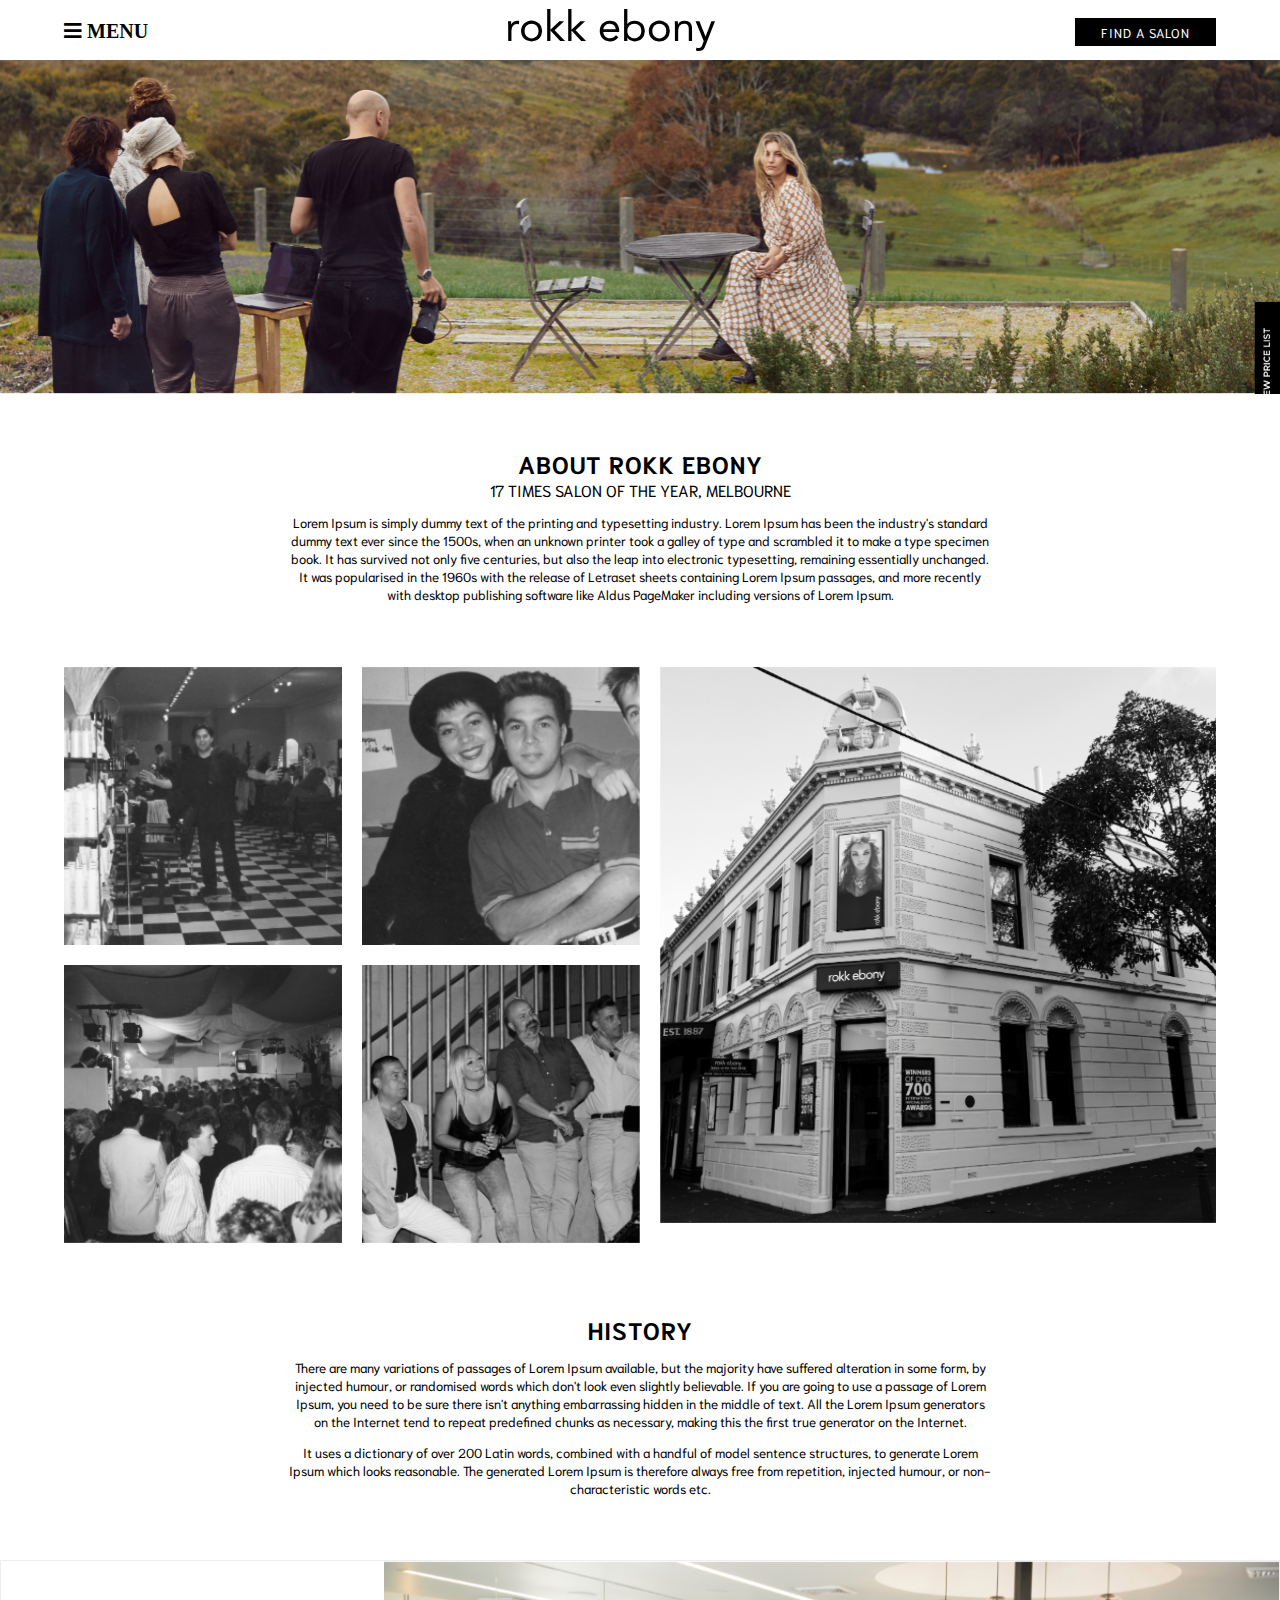
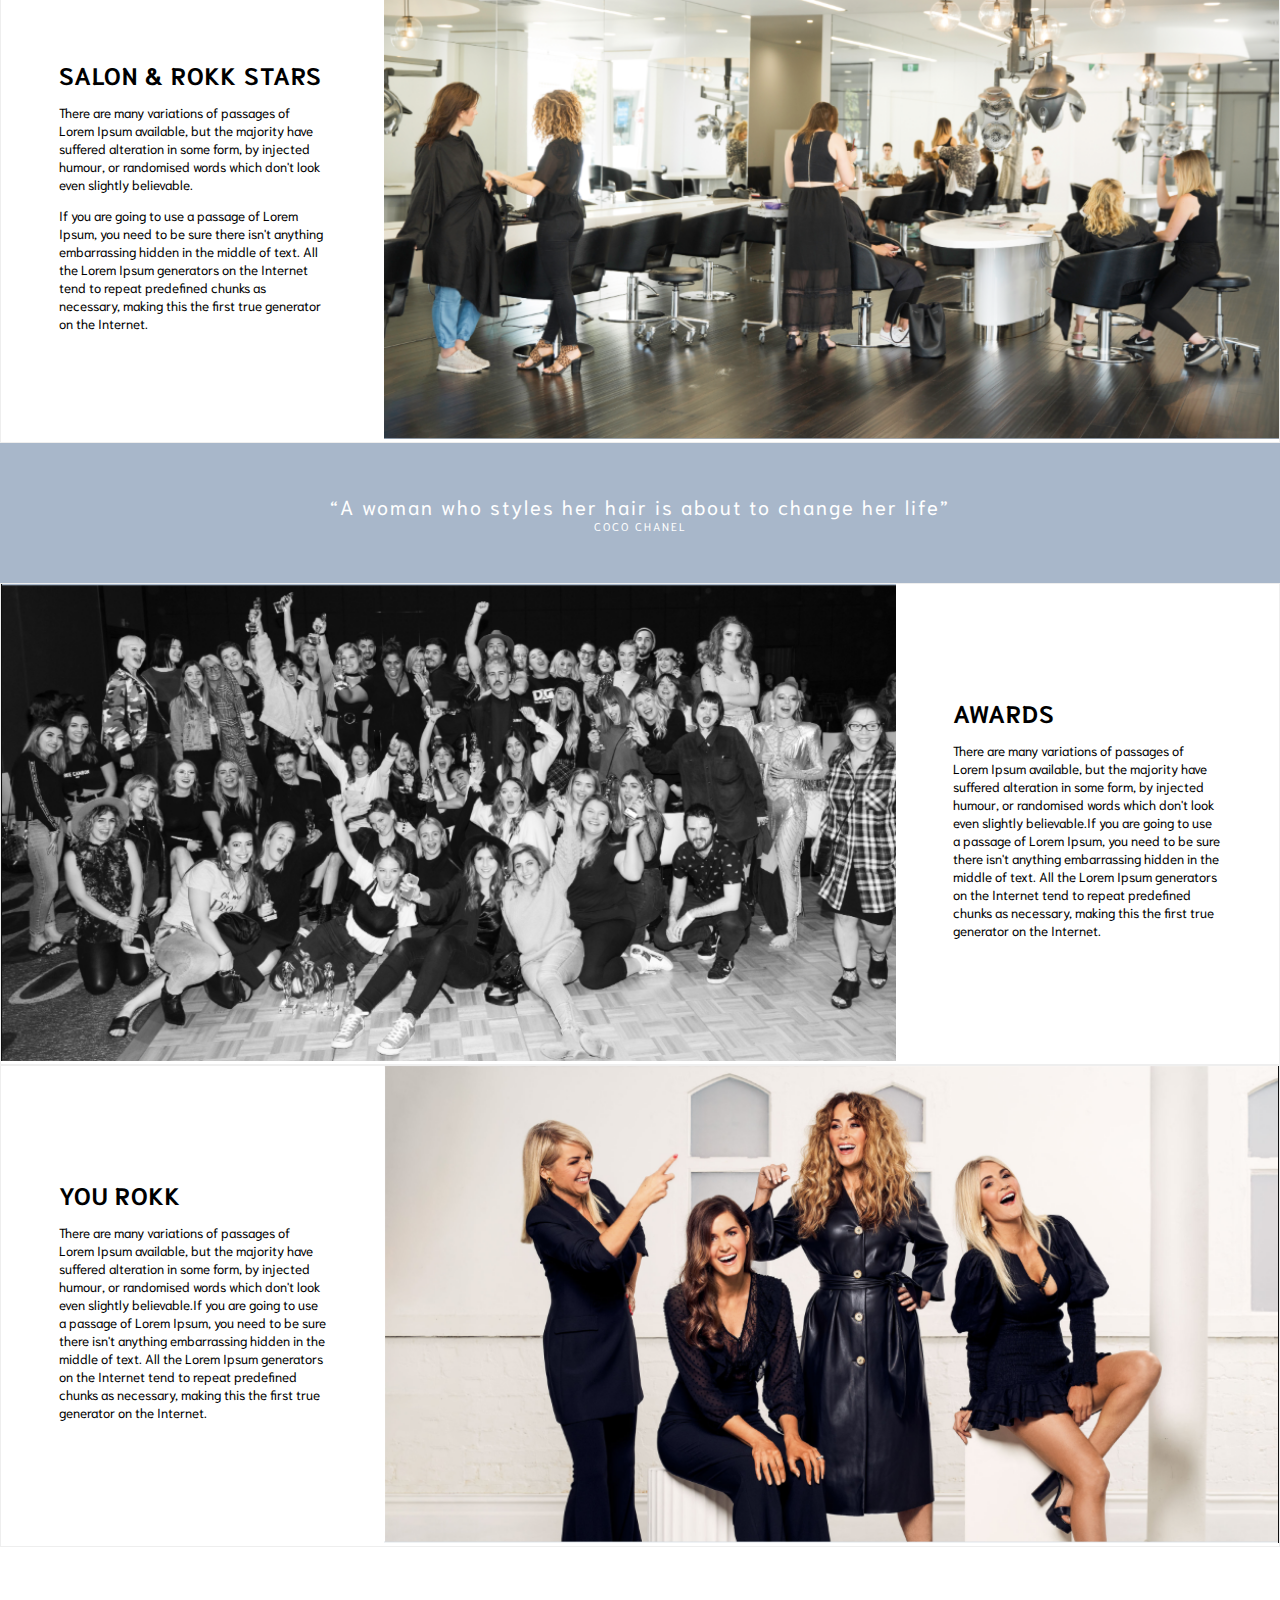
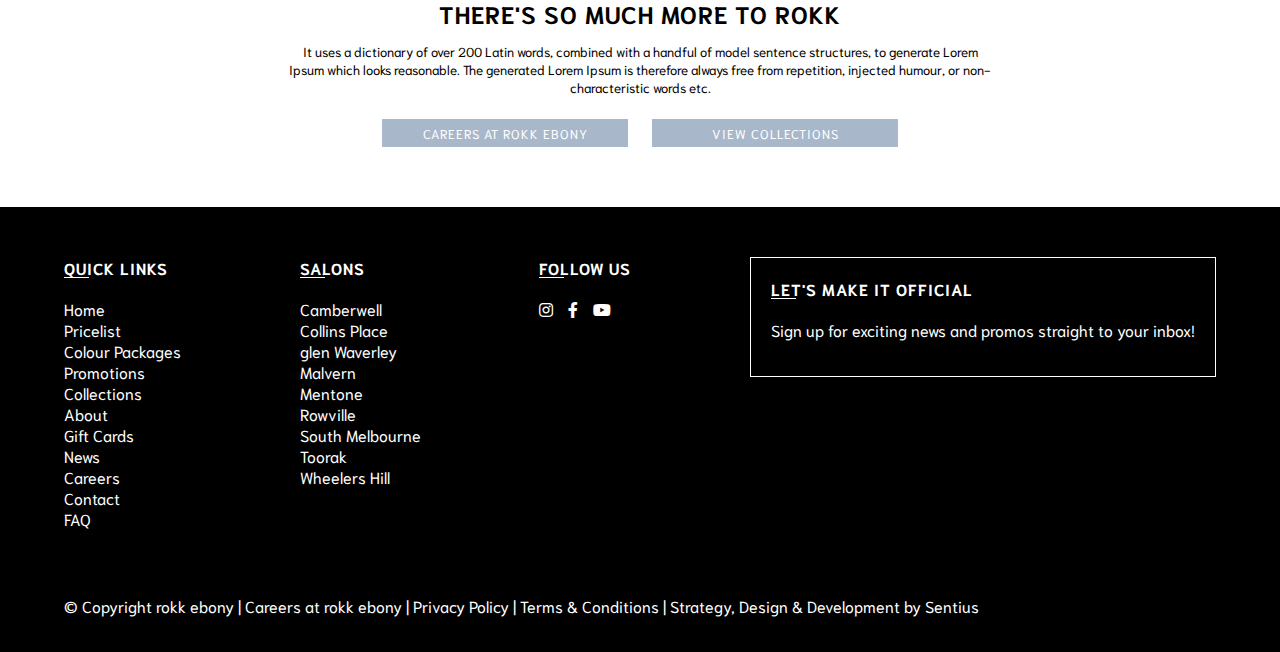
==== home.html @ 0f6b1f81 "first commit" ====
<!DOCTYPE html>
<html>
<head>
	<title>Rokk-Ebony</title>
	<meta charset="utf-8">
    <meta name="author" contnet="abc"/>
    <meta name="keyword" content="Blind Master"/>
    <meta http-equiv="X-UA-Compatible" content="IE=edge">
    <meta name="viewport" content="width=device-width, initial-scale=1"> 
    <link href="https://fonts.googleapis.com/css?family=Niramit:400,500,700&display=swap" rel="stylesheet">
    <link href="fontawesome/css/fontawesome.css" rel="stylesheet"> 
    <link href="fontawesome/css/brands.css" rel="stylesheet">
    <link href="fontawesome/css/solid.css" rel="stylesheet">
    <link href="style.css" rel="stylesheet" type="text/css">
</head>
<body>
	<div class="wrap">
		<!-- HEADER -->
		<header class="header">
			<div class="containerBig">
				<div class="header__wrap">
					<div class="header__left">
						<a id="menutoggle">
							<i class="fas fa-bars"></i>
						</a>
					</div>
					<div class="header__mid">
						<a href="#">
							<img src="img/RokkEbony-Logo.svg" title="Rokk-Ebony" alt="Logo-Rokk-Ebony">
						</a>
					</div>
					<div class="header__right">
						<a href="#" class="btn bg-black text-white">FIND A SALON</a>
					</div>
				</div>
			</div>
		</header>
		<!-- MAIN -->
		<main class="main">
			<div class="banner">
				<img src="img/banner.png" title="banner" alt="banner">
			</div>


			<div class="intro text-center">
				<div class="containerSmall">
					<h2 class="title">ABOUT ROKK EBONY</h2>
					<div class="subtitle">17 TIMES SALON OF THE YEAR, MELBOURNE</div>
					<div class="text">
						<p>Lorem Ipsum is simply dummy text of the printing and typesetting industry. Lorem Ipsum has been the industry's standard dummy text ever since the 1500s, when an unknown printer took a galley of type and scrambled it to make a type specimen book. It has survived not only five centuries, but also the leap into electronic typesetting, remaining essentially unchanged. It was popularised in the 1960s with the release of Letraset sheets containing Lorem Ipsum passages, and more recently with desktop publishing software like Aldus PageMaker including versions of Lorem Ipsum.</p>		
					</div>
				</div>
			</div>


			<div class="gallery">
				<div class="containerBig">
					<div class="gallery-wrap">
						<div class="gallery-grid">
							<div class="box-img-s">
								<img src="img/gallery1.png" title="" alt="">
							</div>
							<div class="box-img-s">
								<img src="img/gallery2.png" title="" alt="">
							</div>
							<div class="box-img-s">
								<img src="img/gallery3.png" title="" alt="">
							</div>
							<div class="box-img-s">
								<img src="img/gallery4.png" title="" alt="">
							</div>
						</div>
						<div class="gallery-big">
							<div class="box-img-b">
								<img src="img/gallery5.png" title="" alt="">
							</div>
						</div>						
					</div>
				</div>	
			</div>


			<div class="intro text-center">
				<div class="containerSmall">
					<h2 class="title">HISTORY</h2>
					<div class="text">
						<p>There are many variations of passages of Lorem Ipsum available, but the majority have suffered alteration in some form, by injected humour, or randomised words which don't look even slightly believable. If you are going to use a passage of Lorem Ipsum, you need to be sure there isn't anything embarrassing hidden in the middle of text. All the Lorem Ipsum generators on the Internet tend to repeat predefined chunks as necessary, making this the first true generator on the Internet. </p> 
						<p>It uses a dictionary of over 200 Latin words, combined with a handful of model sentence structures, to generate Lorem Ipsum which looks reasonable. The generated Lorem Ipsum is therefore always free from repetition, injected humour, or non-characteristic words etc.</p>		
					</div>
				</div>
			</div>


			<div class="block-text-img">	
				<div class="block-text oder2">
					<div class="block-text-wrap">
						<h2 class="title">SALON & ROKK STARS</h2>
						<div class="text">
							<p>There are many variations of passages of Lorem Ipsum available, but the majority have suffered alteration in some form, by injected humour, or randomised words which don't look even slightly believable.</p> 
							<p>If you are going to use a passage of Lorem Ipsum, you need to be sure there isn't anything embarrassing hidden in the middle of text. All the Lorem Ipsum generators on the Internet tend to repeat predefined chunks as necessary, making this the first true generator on the Internet.</p>
						</div>
					</div>
				</div>
				<div class="block-img oder1">
					<div class="box-img-b">
						<img src="img/salon.png" title="" alt="">
					</div>
				</div>	
			</div>


			<div class="quote bg-blue text-center text-white">
				<div class="containerSmall">
					<blockquote cite="">
						<q>A woman who styles her hair is about to change her life</q> 
						<p class="text-center">COCO CHANEL</p>
					</blockquote>
				</div>
			</div>

			
			<div class="block-text-img">
				<div class="block-img">
					<div class="box-img-b">
						<img src="img/award.png" title="" alt="">
					</div>
				</div>		
				<div class="block-text">
					<div class="block-text-wrap">
						<h2 class="title">AWARDS</h2>
						<div class="text">
							<p>There are many variations of passages of Lorem Ipsum available, but the majority have suffered alteration in some form, by injected humour, or randomised words which don't look even slightly believable.If you are going to use a passage of Lorem Ipsum, you need to be sure there isn't anything embarrassing hidden in the middle of text. All the Lorem Ipsum generators on the Internet tend to repeat predefined chunks as necessary, making this the first true generator on the Internet.</p>
						</div>
					</div>
				</div>
			</div>

			<div class="block-text-img">	
				<div class="block-text oder2">
					<div class="block-text-wrap">
						<h2 class="title">you rokk</h2>
						<div class="text">
							<p>There are many variations of passages of Lorem Ipsum available, but the majority have suffered alteration in some form, by injected humour, or randomised words which don't look even slightly believable.If you are going to use a passage of Lorem Ipsum, you need to be sure there isn't anything embarrassing hidden in the middle of text. All the Lorem Ipsum generators on the Internet tend to repeat predefined chunks as necessary, making this the first true generator on the Internet.</p>
						</div>
					</div>
				</div>
				<div class="block-img oder1">
					<div class="box-img-b">
						<img src="img/foundation.png" title="" alt="">
					</div>
				</div>	
			</div>


			<div class="intro text-center">
				<div class="containerSmall">
					<h2 class="title">THERE'S SO MUCH MORE TO ROKK</h2>
					<div class="text">
						<p>It uses a dictionary of over 200 Latin words, combined with a handful of model sentence structures, to generate Lorem Ipsum which looks reasonable. The generated Lorem Ipsum is therefore always free from repetition, injected humour, or non-characteristic words etc.</p>		
					</div>
					<div class="btn-group">
						<div><a href="#" class="btn bg-blue text-white">CAREERS AT ROKK EBONY</a></div>
						<div><a href="#" class="btn bg-blue text-white">VIEW COLLECTIONS</a></div>
					</div>
				</div>
			</div>
		</main>
		<!-- FOOTER -->
		<footer class="footer bg-black text-white">
			<div class="footer__top">
				<div class="containerBig">
					<div class="footer__top--wrap">
						<div class="footer__links">
							<h2 class="footer__title">QUICK LINKS</h2>
							<ul>
								<li><a href="#" class="text-white">Home</a></li>
								<li><a href="#" class="text-white">Pricelist</a></li>
								<li><a href="#" class="text-white">Colour Packages</a></li>
								<li><a href="#" class="text-white">Promotions</a></li>
								<li><a href="#" class="text-white">Collections</a></li>
								<li><a href="#" class="text-white">About</a></li>
								<li><a href="#" class="text-white">Gift Cards</a></li>
								<li><a href="#" class="text-white">News</a></li>
								<li><a href="#" class="text-white">Careers</a></li>
								<li><a href="#" class="text-white">Contact</a></li>
								<li><a href="#" class="text-white">FAQ</a></li>
							</ul>
						</div>
						<div class="footer__salons">
							<h2 class="footer__title">SALONS</h2>
							<ul>
								<li><a href="#" class="text-white">Camberwell</a></li>
								<li><a href="#" class="text-white">Collins Place</a></li>
								<li><a href="#" class="text-white">glen Waverley</a></li>
								<li><a href="#" class="text-white">Malvern</a></li>
								<li><a href="#" class="text-white">Mentone</a></li>
								<li><a href="#" class="text-white">Rowville</a></li>
								<li><a href="#" class="text-white">South Melbourne</a></li>
								<li><a href="#" class="text-white">Toorak</a></li>
								<li><a href="#" class="text-white">Wheelers Hill</a></li>
							</ul>
						</div>	
						<div class="footer__follow">
							<h2 class="footer__title">FOLLOW US</h2>
							<ul class="social-group">
							  	<li><a href="#" class="text-pri"><i class="fab fa-instagram"></i></a></li> 
							  	<li><a href="#" class="text-pri"><i class="fab fa-facebook-f"></i></a></li>
							  	<li><a href="#" class="text-pri"><i class="fab fa-youtube"></i></a></li>
							</ul>
						</div>
						<div class="footer__form">
							<a href="#">
								<h2 class="footer__title">LET'S MAKE IT OFFICIAL</h2>
								<p>Sign up for exciting news and promos straight to your inbox!</p>
							</a>
						</div>						
					</div>
				</div>				
			</div>
			<div class="footer__bottom">
				<div class="containerBig">
					<div class="footer__copyright">
						<p>© Copyright rokk ebony | 
						<a href="/careers">Careers at rokk ebony</a> | 
						<a href="/privacy-policy">Privacy Policy</a> | 
						<a href="/terms">Terms &amp; Conditions</a> | Strategy, Design & Development by 
						<a href="#" target="_blank" rel="noopener">Sentius</a>
						</p>
					</div>
				</div>
			</div>	
		</footer>
		<div class="btn-fixed bg-black text-center">
			<a href="#" class="text-white" target="">FIND A SALON</a>
		</div>		
	</div>

	<script src="https://ajax.googleapis.com/ajax/libs/jquery/1.11.1/jquery.min.js"></script>
</body>
</html>
---- fontawesome/css/brands.css ----
/*!
 * Font Awesome Free 5.12.0 by @fontawesome - https://fontawesome.com
 * License - https://fontawesome.com/license/free (Icons: CC BY 4.0, Fonts: SIL OFL 1.1, Code: MIT License)
 */
@font-face {
  font-family: 'Font Awesome 5 Brands';
  font-style: normal;
  font-weight: normal;
  font-display: auto;
  src: url("../webfonts/fa-brands-400.eot");
  src: url("../webfonts/fa-brands-400.eot?#iefix") format("embedded-opentype"), url("../webfonts/fa-brands-400.woff2") format("woff2"), url("../webfonts/fa-brands-400.woff") format("woff"), url("../webfonts/fa-brands-400.ttf") format("truetype"), url("../webfonts/fa-brands-400.svg#fontawesome") format("svg"); }

.fab {
  font-family: 'Font Awesome 5 Brands'; }
---- fontawesome/css/solid.css ----
/*!
 * Font Awesome Free 5.12.0 by @fontawesome - https://fontawesome.com
 * License - https://fontawesome.com/license/free (Icons: CC BY 4.0, Fonts: SIL OFL 1.1, Code: MIT License)
 */
@font-face {
  font-family: 'Font Awesome 5 Free';
  font-style: normal;
  font-weight: 900;
  font-display: auto;
  src: url("../webfonts/fa-solid-900.eot");
  src: url("../webfonts/fa-solid-900.eot?#iefix") format("embedded-opentype"), url("../webfonts/fa-solid-900.woff2") format("woff2"), url("../webfonts/fa-solid-900.woff") format("woff"), url("../webfonts/fa-solid-900.ttf") format("truetype"), url("../webfonts/fa-solid-900.svg#fontawesome") format("svg"); }

.fa,
.fas {
  font-family: 'Font Awesome 5 Free';
  font-weight: 900; }
---- style.css ----
body {
    font-family: 'Niramit', sans-serif;
    position: relative;
    margin: 0;
}
button {
    font-family: 'Niramit', sans-serif;
    letter-spacing: 1rem;
}
.text-center {
    text-align: center;
}
.text-blue {
    color: #A8B7CA;
}
.text-white {
    color: white;
}
.bg-black {
    background-color: black;
}
.bg-blue {
    background-color: #A8B7CA;
}
a {
    text-decoration: none;
}
h1, h2, h3, h4, h5, h6 {
    text-transform: uppercase;
    letter-spacing: 1px;
    margin: 0;
}
ul {
    list-style-type: none;
    padding-left: 0;
    margin: 0;
}
img {
    width: 100%;
    height: 100%;
    line-height: 0;
}
img:hover {
    opacity: 0.9;
}
.btn {
    padding: 5px 25px;
    min-width: 12.125rem;
    font-size: 0.8rem;
    letter-spacing: 1px;
}
.containerBig, .containerSmall  {
    margin: auto;
}
.wrap {
    position: relative;
}

/*Header*/
i.fas.fa-bars {
    font-size: 20px;
}
.displaynone{
    display: none;
}
.header__wrap {
    display: flex;
    align-items: center;
    justify-content: space-between;
    height: 60px;
}
.header__mid {
    text-align: center;
    height: 100%;
}
.header__mid a {
    height: 100%;
}
.header__mid img {
    width: 70%;
    height: 100%;
}
a.btn.bg-black {
    border: 1px solid black;
}
a.btn.bg-black:hover {
    background-color: white;
    color: black;
}

/*Main*/
.banner {
    width: 100%;
    height: 100%;
}

.box-img-s {    
    overflow: hidden;
    line-height: 0;
}
.box-img-s img {
    transition: all .3s ease;
}
.box-img-s:hover img {
    transform: scale(1.5);
}

blockquote {
    margin: 0;
    padding: 50px 0;
    letter-spacing: 2px;
    font-size: 20px;
}
blockquote p {
    margin: 0;
    font-size: 0.7rem;
}
.text {
    font-size: 0.825rem;
}
a.btn.bg-blue {
    border: 1px solid #A8B7CA;
}
a.btn.bg-blue:hover {
    background-color: white;
    color: #A8B7CA;
}


/*Footer*/
ul.social-group {
    display: inline-flex;
}
ul.social-group li {
    margin-right: 15px;
}
ul.social-group li a:hover {
    color: #a8b7ca;
}
.footer a {
    color: white;
}
.footer__menu {
    display: flex;
}
.footer__form {
    border: 1px solid white;
    padding: 20px;
}
.footer__copyright {
    padding-bottom: 20px;
}
.footer__top h2 {
    position: relative;
    margin-bottom: 20px;
}
.footer__top h2:before {
    position: absolute;
    content: "";
    width: 25px;
    height: 1px;
    background: #fff;
    bottom: 0;
    left: 0;
}
.footer__follow {
    margin-bottom: 20px;
    clear: both;
}


/*RESPONSIVE RESPONSIVE RESPONSIVE RESPONSIVE RESPONSIVE RESPONSIVE RESPONSIVE RESPONSIVE*/


@media screen and (max-width: 767px) {
    .containerBig, .containerSmall  {
        width: 100%;  
    }

    .header, .gallery, .footer {
        padding: 0 20px;
    }
    .header__right {
        display: none;
    }
    .intro, .block-text {
        padding: 40px 20px;
    }
    p {
        text-align: left;
        margin: 0;
    }
    blockquote {
        margin: 0;
        padding: 30px 100px;
        text-transform: uppercase;
        letter-spacing: 2px;
        font-size: 15px;
    }
    .btn-fixed {
        border-top: 2px solid white;
        padding: 20px;
        letter-spacing: 3px;
        /*position: fixed;
        top: 100%;
        bottom: 0;
        z-index: 1;*/
    }
    .btn-fixed:hover {
        background-color: white;
    }
    .btn-fixed a:hover {
        color: black;
        font-weight: 600;
    }
    a.btn.bg-blue {
        display: block;
        margin-bottom: 10px;
    }
    .btn-group {
        padding-top: 20px;
    }
    .gallery-grid {
        width: 100%;
        display: flex;
        flex-wrap: wrap;
        justify-content: space-between;
    }
    .box-img-s {
        width: calc(50% - 5px);
        margin-bottom: 10px;
    }
    .oder2 {
        order: 2;
    }
    .oder1 {
        order: 1;
    }
    .footer__copyright p {
        text-align: center;
        padding: 0 20% 30px;
        font-size: 11px;
    }
    .footer {
        font-size: 0.825rem;
    }
    .footer__top h2 {
        font-size: 0.9rem;
    }
    .footer__links {
        float: left;
        margin-right: 30%;
        margin-bottom: 30px;
    }
    .footer__top--wrap {
        padding: 30px 0;

    }
}

@media screen and (min-width: 768px) {
    .containerBig  {
        width: 90%;
    }
    .containerSmall  {
        width: 55%;
    }

    i.fas.fa-bars:after {
        content: "  MENU";
    }
    .btn-fixed {
        display: none;
    }
    .footer__top--wrap {
        display: flex;
        align-items: flex-start;
        justify-content: space-between;
        padding: 50px 0;
    }
    .intro {
        padding: 50px 0;
    }
    .gallery-wrap {
        display: flex;
        justify-content: space-between;
    }
    .gallery-grid {
        width: 50%;
        display: flex;
        flex-wrap: wrap;
        justify-content: space-between;
    }
    .gallery-big {
        width: calc(50% - 20px);
    }
    .box-img-s {
        width: calc(50% - 10px);
        margin-bottom: 20px;
    }
    .block-text {
        width: 30%;
        display: flex;
        justify-content: center;
        align-items: center;
    }
    .block-text-wrap {
        width: 70%;
    }
    .block-img {
        width: 70%;
    }
    .btn-group div {
        display: inline-flex;
        padding: 10px;
    }
    .block-text-img {
        display: flex;
        border: 1px solid #eee;
    }
    .footer__top h2 {
        font-size: 1rem;
    }

}
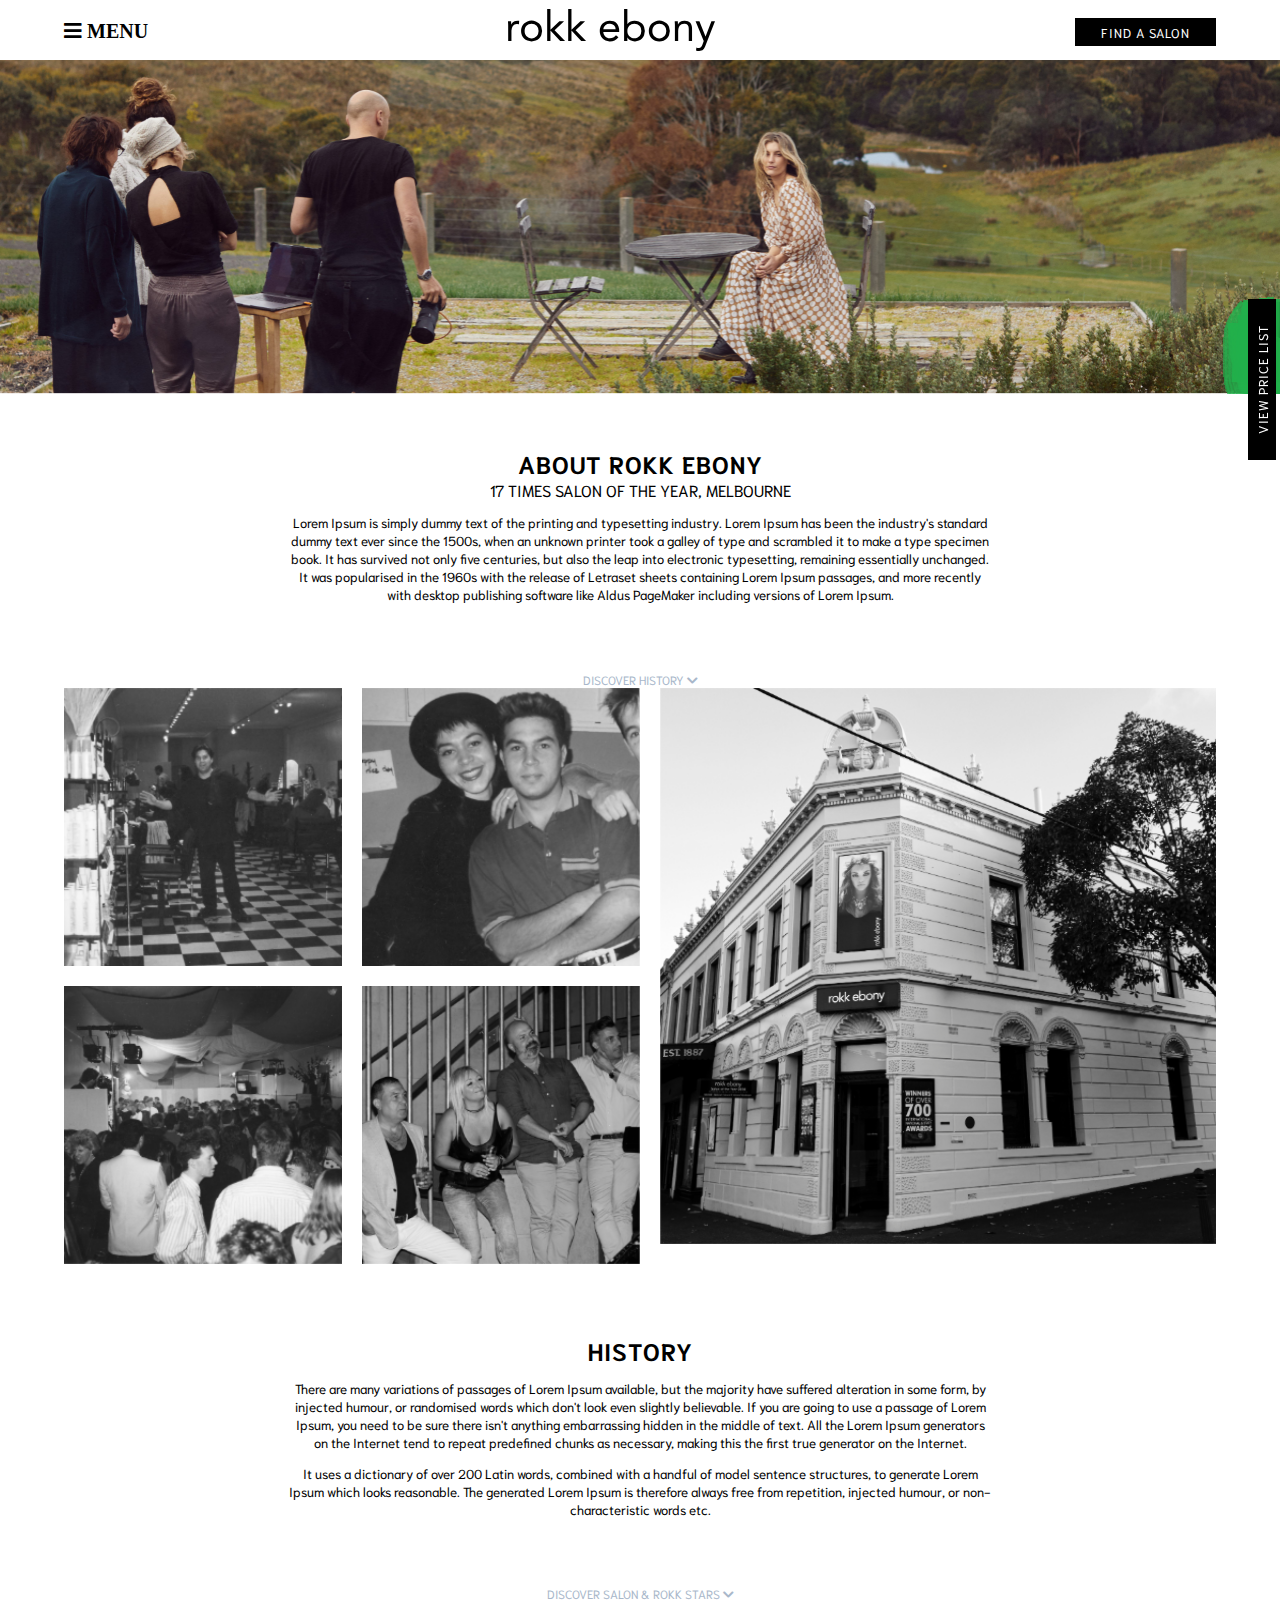
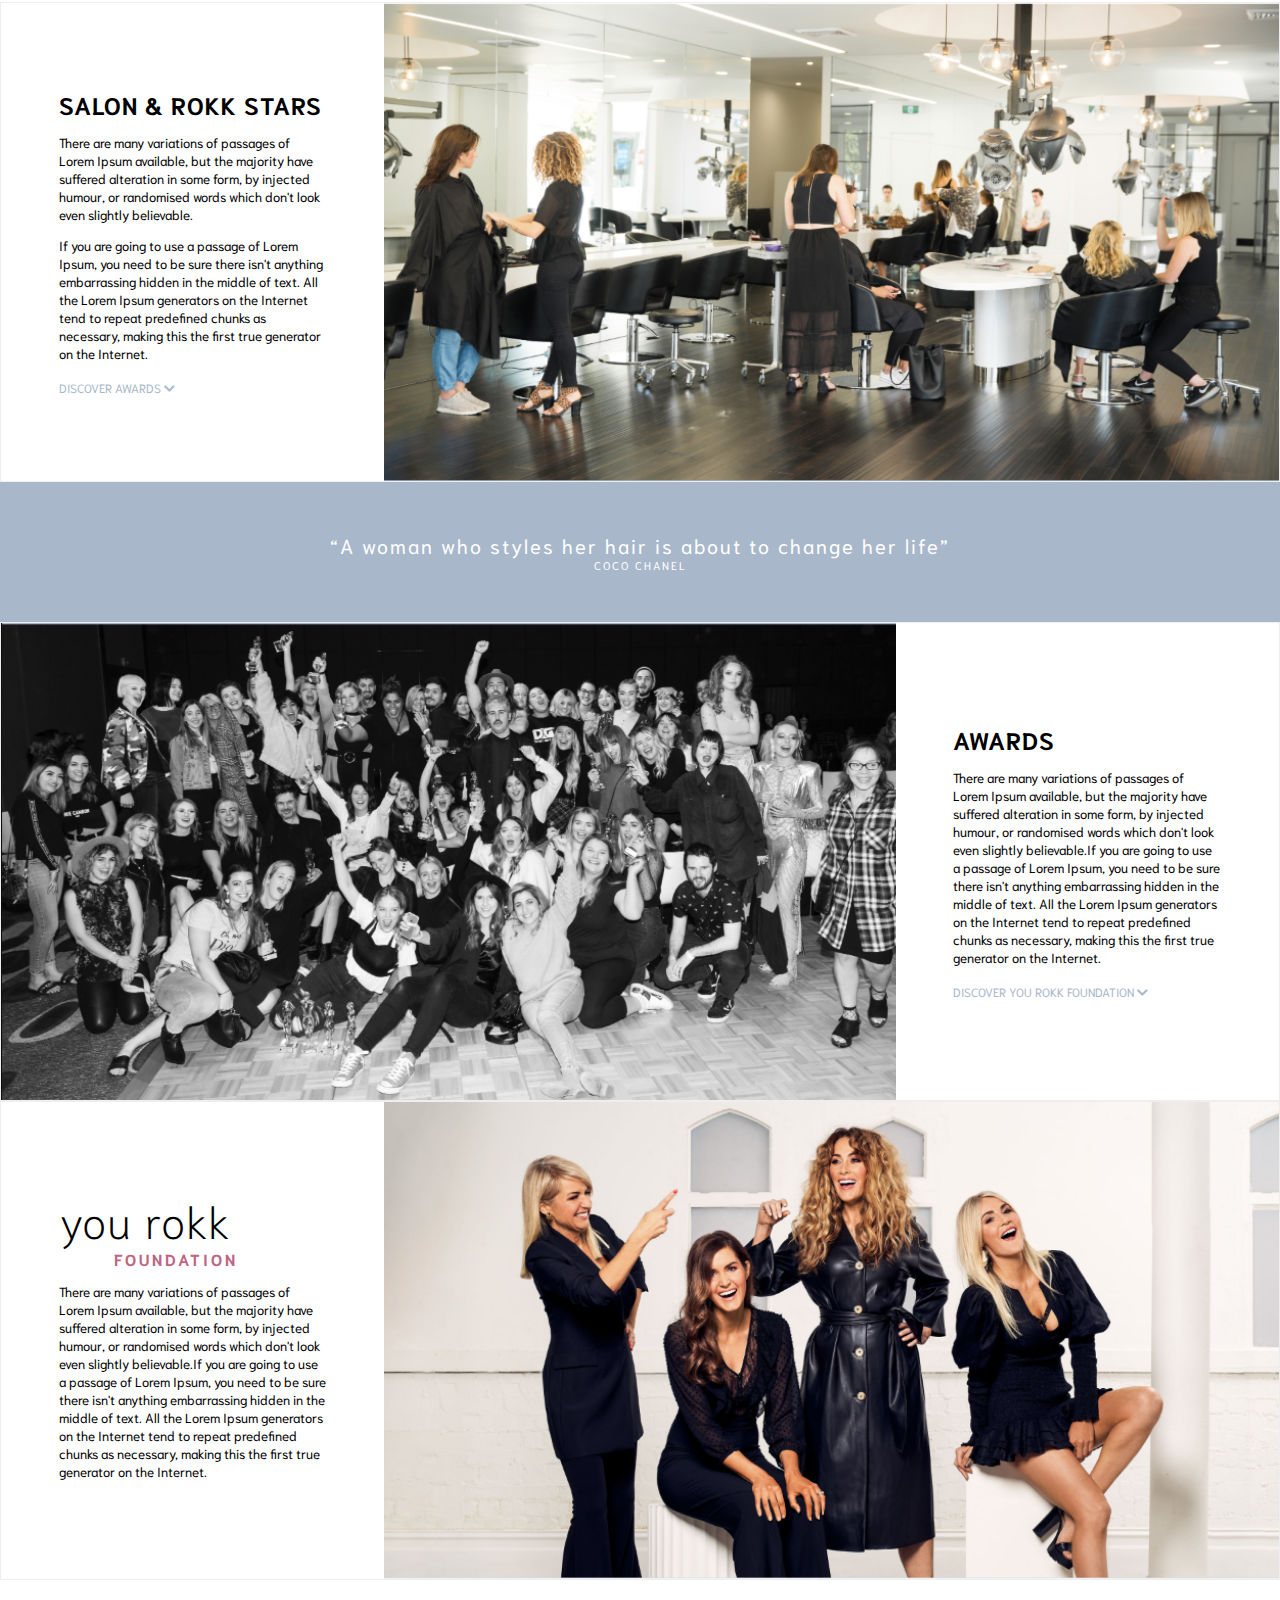
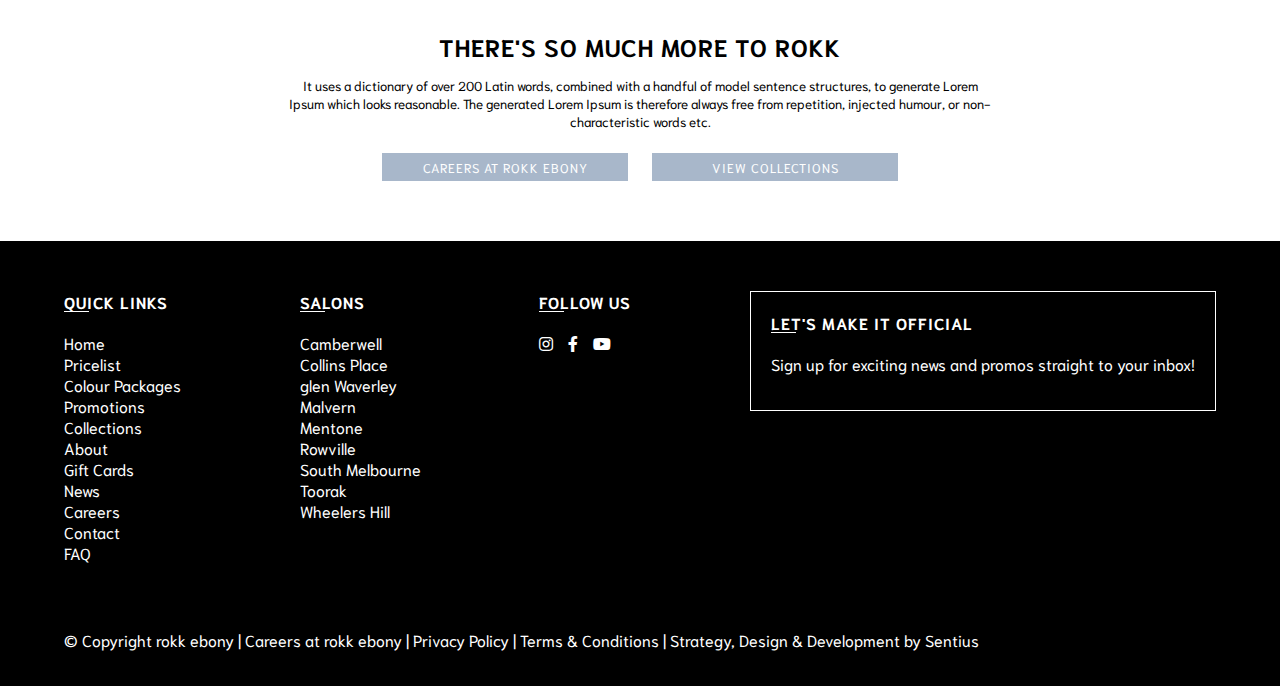
==== commit ec640fb9: "second commit" ====
--- a/home.html
+++ b/home.html
@@ -15,12 +15,20 @@
 </head>
 <body>
 	<div class="wrap">
+
+		<div id="mySidenav" class="sidenav">
+		  	<a href="javascript:void(0)" class="closebtn" onclick="closeNav()">&times;</a>
+		  	<a href="#">About</a>
+		  	<a href="#">Services</a>
+		  	<a href="#">Clients</a>
+		  	<a href="#">Contact</a>
+		</div>
 		<!-- HEADER -->
 		<header class="header">
 			<div class="containerBig">
 				<div class="header__wrap">
 					<div class="header__left">
-						<a id="menutoggle">
+						<a id="menutoggle" onclick="openNav()">
 							<i class="fas fa-bars"></i>
 						</a>
 					</div>
@@ -35,6 +43,10 @@
 				</div>
 			</div>
 		</header>
+		<!-- BTN-VIEW-PRICE-LIST -->
+			<div class="btn btn-view-price">
+				<a class="btn bg-black text-white">VIEW PRICE LIST</a>
+			</div>
 		<!-- MAIN -->
 		<main class="main">
 			<div class="banner">
@@ -55,7 +67,12 @@
 
 			<div class="gallery">
 				<div class="containerBig">
-					<div class="gallery-wrap">
+					<div class="link text-center">
+						<a href="#history" class="link text-blue" onclick="closeGallery()">
+							DISCOVER HISTORY <i class="fas fa-chevron-down"></i>
+						</a>
+					</div>
+					<div class="gallery-wrap" id="gallery-wrap">
 						<div class="gallery-grid">
 							<div class="box-img-s">
 								<img src="img/gallery1.png" title="" alt="">
@@ -80,7 +97,7 @@
 			</div>
 
 
-			<div class="intro text-center">
+			<div class="intro text-center" id="history">
 				<div class="containerSmall">
 					<h2 class="title">HISTORY</h2>
 					<div class="text">
@@ -91,7 +108,10 @@
 			</div>
 
 
-			<div class="block-text-img">	
+			<div class="link text-center">
+				<a href="#salon" class="link text-blue">DISCOVER SALON & ROKK STARS <i class="fas fa-chevron-down"></i></a>
+			</div>
+			<div class="block-text-img" id="salon">	
 				<div class="block-text oder2">
 					<div class="block-text-wrap">
 						<h2 class="title">SALON & ROKK STARS</h2>
@@ -99,6 +119,9 @@
 							<p>There are many variations of passages of Lorem Ipsum available, but the majority have suffered alteration in some form, by injected humour, or randomised words which don't look even slightly believable.</p> 
 							<p>If you are going to use a passage of Lorem Ipsum, you need to be sure there isn't anything embarrassing hidden in the middle of text. All the Lorem Ipsum generators on the Internet tend to repeat predefined chunks as necessary, making this the first true generator on the Internet.</p>
 						</div>
+						<div class="link">
+						<a href="#award" class="link text-blue">DISCOVER AWARDS <i class="fas fa-chevron-down"></i></a>
+					</div>
 					</div>
 				</div>
 				<div class="block-img oder1">
@@ -119,7 +142,7 @@
 			</div>
 
 			
-			<div class="block-text-img">
+			<div class="block-text-img" id="award">
 				<div class="block-img">
 					<div class="box-img-b">
 						<img src="img/award.png" title="" alt="">
@@ -131,14 +154,19 @@
 						<div class="text">
 							<p>There are many variations of passages of Lorem Ipsum available, but the majority have suffered alteration in some form, by injected humour, or randomised words which don't look even slightly believable.If you are going to use a passage of Lorem Ipsum, you need to be sure there isn't anything embarrassing hidden in the middle of text. All the Lorem Ipsum generators on the Internet tend to repeat predefined chunks as necessary, making this the first true generator on the Internet.</p>
 						</div>
-					</div>
-				</div>
-			</div>
-
-			<div class="block-text-img">	
+						<div class="link">
+							<a href="#foundation" class="link text-blue">DISCOVER YOU ROKK FOUNDATION <i class="fas fa-chevron-down">
+							</i></a>
+						</div>	
+					</div>
+				</div>
+			</div>
+
+			<div class="block-text-img" id="foundation">	
 				<div class="block-text oder2">
 					<div class="block-text-wrap">
-						<h2 class="title">you rokk</h2>
+						<h2 class="title" style="text-transform: lowercase; font-size:2.8rem; font-weight: 100;">you rokk
+						</h2><span style="color: #BD6581; font-weight: 700;padding-left: 55px;letter-spacing: 3px;">FOUNDATION</span>
 						<div class="text">
 							<p>There are many variations of passages of Lorem Ipsum available, but the majority have suffered alteration in some form, by injected humour, or randomised words which don't look even slightly believable.If you are going to use a passage of Lorem Ipsum, you need to be sure there isn't anything embarrassing hidden in the middle of text. All the Lorem Ipsum generators on the Internet tend to repeat predefined chunks as necessary, making this the first true generator on the Internet.</p>
 						</div>
@@ -231,10 +259,28 @@
 			</div>	
 		</footer>
 		<div class="btn-fixed bg-black text-center">
-			<a href="#" class="text-white" target="">FIND A SALON</a>
+			<div><a href="#" class="text-white" target="">FIND A SALON</a></div>
 		</div>		
 	</div>
 
-	<script src="https://ajax.googleapis.com/ajax/libs/jquery/1.11.1/jquery.min.js"></script>
+	<!-- <script src="https://ajax.googleapis.com/ajax/libs/jquery/1.11.1/jquery.min.js"></script> -->
+	<script type="text/javascript">
+		function openNav() {
+		  document.getElementById("mySidenav").style.width = "250px";
+		}
+
+		function closeNav() {
+		  document.getElementById("mySidenav").style.width = "0";
+		}
+
+		// function closeGallery() {
+		//   var x = document.getElementById("gallery-wrap");
+		//   if (x.style.display === "none") {
+		//     x.style.display = "block";
+		//   } else {
+		//     x.style.display = "none";
+		//   }
+		// }
+	</script>
 </body>
 </html>--- a/style.css
+++ b/style.css
@@ -70,7 +70,6 @@
     height: 60px;
 }
 .header__mid {
-    text-align: center;
     height: 100%;
 }
 .header__mid a {
@@ -94,14 +93,14 @@
     height: 100%;
 }
 
-.box-img-s {    
+.box-img-s, .box-img-b {    
     overflow: hidden;
     line-height: 0;
 }
-.box-img-s img {
+.box-img-s img, .box-img-b img {
     transition: all .3s ease;
 }
-.box-img-s:hover img {
+.box-img-s:hover img, .box-img-b:hover img {
     transform: scale(1.5);
 }
 
@@ -125,7 +124,12 @@
     background-color: white;
     color: #A8B7CA;
 }
-
+a.link {
+    font-size: 12px;
+}
+.link:click {
+    display: none;
+}
 
 /*Footer*/
 ul.social-group {
@@ -183,6 +187,9 @@
     .header__right {
         display: none;
     }
+    .header__mid {
+        text-align: right;
+    }
     .intro, .block-text {
         padding: 40px 20px;
     }
@@ -196,6 +203,9 @@
         text-transform: uppercase;
         letter-spacing: 2px;
         font-size: 15px;
+    }
+    .link, .btn-view-price {
+        display: none;
     }
     .btn-fixed {
         border-top: 2px solid white;
@@ -209,7 +219,7 @@
     .btn-fixed:hover {
         background-color: white;
     }
-    .btn-fixed a:hover {
+    .btn-fixed:hover a {
         color: black;
         font-weight: 600;
     }
@@ -265,7 +275,9 @@
     .containerSmall  {
         width: 55%;
     }
-
+    .header__mid {
+        text-align: center;
+    }
     i.fas.fa-bars:after {
         content: "  MENU";
     }
@@ -322,4 +334,47 @@
         font-size: 1rem;
     }
 
+}
+
+
+.sidenav {
+  height: 100%;
+  width: 0;
+  position: fixed;
+  z-index: 1;
+  top: 0;
+  left: 0;
+  background-color: #111;
+  overflow-x: hidden;
+  transition: 0.5s;
+  padding-top: 60px;
+}
+
+.sidenav a {
+  padding: 8px 8px 8px 32px;
+  text-decoration: none;
+  font-size: 25px;
+  color: #818181;
+  display: block;
+  transition: 0.3s;
+}
+
+.sidenav a:hover {
+  color: #f1f1f1;
+}
+
+.sidenav .closebtn {
+  position: absolute;
+  top: 0;
+  right: 25px;
+  font-size: 35px;
+  margin-left: 50px;
+}
+
+.btn-view-price {
+    position: fixed;
+    transform: rotate(-90deg);
+    z-index: 1;
+    right: -104px;
+    top: 350px;
 }